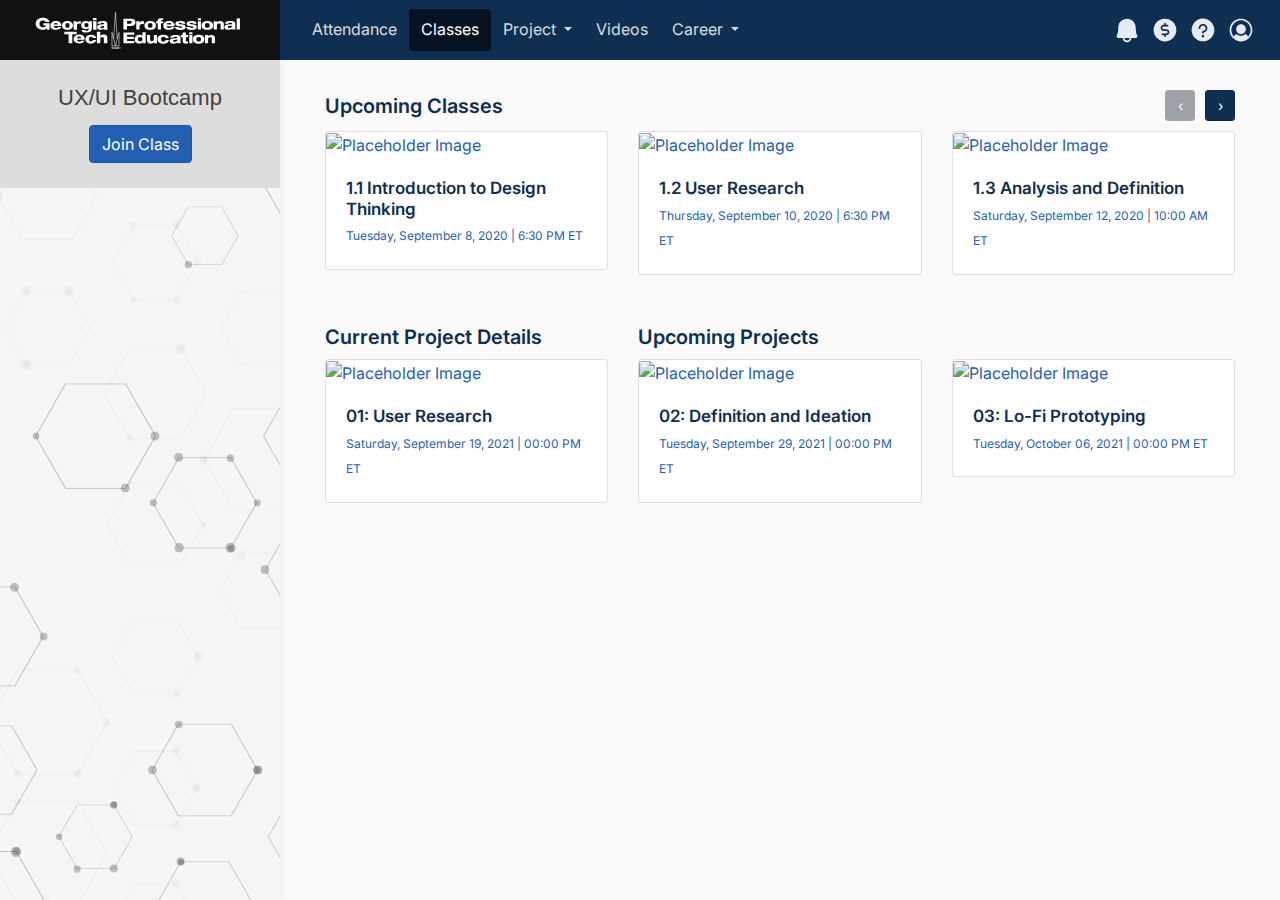
==== index.html @ a50af70e "Class and homework detail changes" ====
<!DOCTYPE html>
<html lang="en">

<head>
	<meta charset="utf-8">
	<meta http-equiv="X-UA-Compatible" content="IE=edge">
	<meta name="viewport" content="width=device-width, initial-scale=1">
	<title>Bootcamp Spot | Sessions</title>
	<link rel="shortcut icon" href="images/favicon.ico">
	<link rel="stylesheet" href="css/bootstrap.min.css">
	<link rel="stylesheet" href="css/style.css">
</head>

<body class="default">
	<!----------------------------------
    HEADER
  ----------------------------------->

	<header class="bcs-header">
		<nav class="navbar navbar-expand-lg navbar-dark">
			<a class="navbar-brand" href="index.html"><img src="images/gatch-logo.svg" alt="Georgia Tech Professional Education" class="header-logo"></a>

			<button class="navbar-toggler" type="button" data-toggle="collapse" data-target="#navbarSupportedContent" aria-controls="navbarSupportedContent" aria-expanded="false" aria-label="Toggle navigation">
				<span class="navbar-toggler-icon"></span>
			</button>
			<div class="collapse navbar-collapse" id="navbarSupportedContent">
				<ul class="navbar-nav mr-auto navbar-links">
					<li class="nav-item">
						<a class="nav-link" href="index.html">Attendance</a>
					</li>
					<li class="nav-item">
						<a class="nav-link current" href="#">Classes</a>
					</li>
					<li class="nav-item dropdown">
						<a class="nav-link dropdown-toggle" href="#" id="navbarDropdown" role="button" data-toggle="dropdown" aria-haspopup="true" aria-expanded="false">
							Project
						</a>
						<div class="dropdown-menu" aria-labelledby="navbarDropdown">
							<a class="dropdown-item" href="homework.html">Current Project</a>
							<a class="dropdown-item" href="#">Upcoming Projects</a>
						</div>
					</li>
					<li class="nav-item">
						<a class="nav-link" href="#">Videos</a>
					</li>
					<li class="nav-item dropdown">
						<a class="nav-link dropdown-toggle" href="#" id="navbarDropdown" role="button" data-toggle="dropdown" aria-haspopup="true" aria-expanded="false">
							Career
						</a>
						<div class="dropdown-menu" aria-labelledby="navbarDropdown">
							<a class="dropdown-item" href="#">Career Workshops</a>
							<a class="dropdown-item" href="#">Career Milestones</a>
							<a class="dropdown-item" href="#">Additional Resources</a>
						</div>
					</li>
				</ul>
				<ul class="navbar-nav navbar-icons">
					<li class="nav-item">
						<a href="#"><img src="images/icon-bell.svg" alt="Notification"></a>
					</li>
					<li class="nav-item">
						<a href="#"><img src="images/icon-dollar.svg" alt="Bill"></a>
					</li>
					<li class="nav-item">
						<a href="#"><img src="images/icon-question.svg" alt="Help"></a>
					</li>
					<li class="nav-item">
						<a href="#"><img src="images/icon-user.svg" alt="User"></a>
					</li>
				</ul>
			</div>
		</nav>
	</header>

	<!----------------------------------
    CONTENT
  ----------------------------------->

	<section class="bcs-content bcs-index02">

			<!-- Sidebar -->
			<aside class="bcs-sidebar sidebar02">
				<div class="bcs-classbox">
					<h2 class="bcs-title">UX/UI Bootcamp</h2>
					<a class="btn btn-primary" href="#" role="button">Join Class</a>
				</div>
			</aside>

			<!-- Main Content -->
			<main class="bcs-main">
				<div class="container">
					<section class="row">
						<div class="col-md-12 bcs-title-with-nav">
							<h3 class="bcs-session-title">Upcoming Classes</h3>
							<nav class="navbar navbar-light bg-light">
								<form class="form-inline">
									<button class="btn btn-sm btn-secondary" type="button" disabled>&lsaquo;</button>
									<button class="btn btn-sm btn-secondary" type="button">&rsaquo;</button>
								</form>
							</nav>
						</div>
					</section>
					<section class="row bcs-row">
						<div class="col-md-12 col-lg-4">
							<div class="card card-today">
								<a href="class.html">
									<img src="https://via.placeholder.com/400x250/e1e1e1/ffffff/?text=Placeholder+Image" class="card-img-top" alt="Placeholder Image">
									<div class="card-body">
										<h5 class="card-title">1.1 Introduction to Design Thinking</h5>
										<p class="card-text">Tuesday, September 8, 2020 | 6:30 PM ET</p>
									</div>
								</a>
							</div>
						</div>

						<div class="col-md-12 col-lg-4">
							<div class="card">
								<a href="#">
									<img src="https://via.placeholder.com/400x250/e1e1e1/ffffff/?text=Placeholder+Image" class="card-img-top" alt="Placeholder Image">
									<div class="card-body">
										<h5 class="card-title">1.2 User Research</h5>
										<p class="card-text">Thursday, September 10, 2020 | 6:30 PM ET</p>
									</div>
								</a>
							</div>
						</div>

						<div class="col-md-12 col-lg-4">
							<div class="card">
								<a href="#">
									<img src="https://via.placeholder.com/400x250/e1e1e1/ffffff/?text=Placeholder+Image" class="card-img-top" alt="Placeholder Image">
									<div class="card-body">
										<h5 class="card-title">1.3 Analysis and Definition</h5>
										<p class="card-text">Saturday, September 12, 2020 | 10:00 AM ET</p>
									</div>
								</a>
							</div>
						</div>
					</section>

					<section class="row bcs-row">
						<div class="col-md-12 col-lg-4">
							<h3 class="bcs-session-title">Current Project Details</h3>
							<div class="card">
								<a href="homework.html">
									<img src="https://via.placeholder.com/400x250/e1e1e1/ffffff/?text=Placeholder+Image" class="card-img-top" alt="Placeholder Image">
									<div class="card-body">
										<h5 class="card-title">01: User Research</h5>
										<p class="card-text">Saturday, September 19, 2021 | 00:00 PM ET</p>
									</div>
								</a>
							</div>
						</div>

						<div class="col-md-12 col-lg-8">
							<h3 class="bcs-session-title">Upcoming Projects</h3>
							<section class="row">
								<div class="col-md-12 col-lg-6">
									<div class="card">
										<a href="#">
											<img src="https://via.placeholder.com/400x250/e1e1e1/ffffff/?text=Placeholder+Image" class="card-img-top" alt="Placeholder Image">
											<div class="card-body">
												<h5 class="card-title">02: Definition and Ideation</h5>
												<p class="card-text">Tuesday, September 29, 2021 | 00:00 PM ET</p>
											</div>
										</a>
									</div>
								</div>
								<div class="col-md-12 col-lg-6">
									<div class="card">
										<a href="#">
											<img src="https://via.placeholder.com/400x250/e1e1e1/ffffff/?text=Placeholder+Image" class="card-img-top" alt="Placeholder Image">
											<div class="card-body">
												<h5 class="card-title">03: Lo-Fi Prototyping</h5>
												<p class="card-text">Tuesday, October 06, 2021 | 00:00 PM ET</p>
											</div>
										</a>
									</div>
								</div>
							</section>
						</div>

					</section>
				</div>
			</main>
	</section>

	<!----------------------------------
    JAVA SCRIPT
  ----------------------------------->
	<script src="https://code.jquery.com/jquery-3.5.1.slim.min.js" integrity="sha384-DfXdz2htPH0lsSSs5nCTpuj/zy4C+OGpamoFVy38MVBnE+IbbVYUew+OrCXaRkfj" crossorigin="anonymous"></script>
<script src="https://cdn.jsdelivr.net/npm/popper.js@1.16.1/dist/umd/popper.min.js" integrity="sha384-9/reFTGAW83EW2RDu2S0VKaIzap3H66lZH81PoYlFhbGU+6BZp6G7niu735Sk7lN" crossorigin="anonymous"></script>
<script src="https://cdn.jsdelivr.net/npm/bootstrap@4.6.0/dist/js/bootstrap.min.js" integrity="sha384-+YQ4JLhjyBLPDQt//I+STsc9iw4uQqACwlvpslubQzn4u2UU2UFM80nGisd026JF" crossorigin="anonymous"></script>
</body>

</html>
---- css/style.css ----
@charset "UTF-8";
@import url('https://fonts.googleapis.com/css2?family=Inter:wght@300;400;500;600;700;800&display=swap');


/* ------------------------------
GENERAL
------------------------------ */

body {
	margin: 0;
	padding: 0;
	background: #fafafa;
	color: #44413e;
	font-size: 16px;
	line-height: 1.6em;
	font-family: 'Inter', sans-serif;
	-webkit-font-smoothing: antialiased;
	text-rendering: optimizeLegibility;
}

h1, h2 {font-size: 24px; margin: 0 0 10px; font-weight: normal; font-family: 'Varela', sans-serif;}
h3 {margin: 0 0 10px; font-size: 20px; font-weight: 600; color: #0e2e52;}
h4 {margin: 0 0 5px; font-size: 26px; font-weight: 400; color: #333;}
h5 {margin: 0 0 5px; font-size: 17px; font-weight: 600; color: #0e2e52;}
main p, main ul {font-size: 14px; margin: 0 0 15px;}
main ul {margin-bottom: 10px;}
img {max-width: 100%;}
a, a:link, a:visited, a:active {color: #235fb2; text-decoration: none; transition: all .5s ease;}
a:hover {color: #3581ec; text-decoration: none;}
::-moz-selection {background-color: #235fb2; color: #ffffff;}
::selection {background-color: #235fb2; color: #ffffff;}
a.btn-primary, .btn-primary, .badge-primary {background: #235fb2; color: #fff; border-color: #1d54a1;}
.btn-secondary {background: #0e2e52; color: #fff; border-color: #0a2544;}

/* ------------------------------
HEADER
------------------------------ */

.bcs-header {
	height: 60px;
	padding: 0;
	background: #0e2e52;
	color: #f6f6f6;
}

.navbar {
	padding: 0;
	height: 100%;
}

.navbar-brand {
	margin: 0;
	padding-top: 0;
	padding-bottom: 0;
	padding: 10px;
	width: 280px;
	height: 100%;
	background: #111111;
	text-align: center;
}

.header-logo {
	height: 100%;
	width: auto;
}

.navbar-nav {background: #0e2e52;}
.navbar-links {padding-left: 20px;}
.navbar-icons {padding-right: 20px;}
.nav-item a, .navbar-dark .navbar-nav .nav-link {display: inline-block; color: #eeeeee; font-size: 16px; font-weight: 400; opacity: .9;}
.navbar-nav {background: #0e2e52;}
.navbar-dark .navbar-nav .nav-link.current, .dropdown-item.current {color: #ffffff; background: #051220; opacity: 1; border-radius: .25rem;}
.navbar-expand-lg .navbar-nav .nav-link {padding-right: .75rem; padding-left: .75rem;}
.navbar-dark .navbar-toggler {margin-right: 15px; color: #eee; padding: .5rem; font-size: 1rem;}
.navbar-icons .nav-item a {padding: 0 5px;}
.nav-item a img {width: 28px;}
.nav-item a:hover, .navbar-dark .navbar-nav .nav-link:hover {color: #ffffff; opacity: 1; text-decoration: underline;}
.navbar-nav .dropdown-menu {background: #0e2e52;}
.dropdown-item:focus, .dropdown-item:hover {background: #111;}

/* ------------------------------
CONTENT
------------------------------ */

.bcs-content {
	display: flex;
	min-height: calc(100vh - 60px);
	flex-grow: 1;
	justify-content: space-between;
}

/* --- SIDE ---- */

.bcs-sidebar {
	width: 280px;
	min-height: 100%;
	padding: 0 20px;
	background:#ffffff;
	box-shadow: 1px 1px 5px rgba(0,0,0,.05);
}

.bcs-title {
	margin: 15px 0 0;
	height: 30px;
	font-size: 22px;
}

.nav-tabs {border-bottom: none; margin: 0 0 10px;}
.tab-content {height: calc(100% - 105px);}
.tab-pane {height: 100%;}
.nav-tabs .nav-item {width: 50%;}

.nav-tabs .nav-item .nav-link {
	padding: 10px 0 0;
	height: 45px;
	width: 100%;
	color: #999;
	font-size: 15px;
	text-align: center;
	border-radius: 0;
	border: none;
	border-bottom: solid 3px #dee2e6;
}

.nav-tabs .nav-link.active {
	color: #235fb2;
	border-bottom: solid 3px #235fb2;
}

.bcs-course-list {
	padding: 0;
	max-height: 100%;
	list-style: none;
	overflow-y: auto;
}

.bcs-course-list li a {display: block; padding: 12px 10px; color: #44413e;}
.bcs-course-list li a:hover {color: #235fb2;}
.bcs-course-list li:not(:last-child) {border-bottom: solid 1px #eeeeee;}
.bcs-course-list li.active a {background: #ebf0f8;}
.bcs-course-list li.past a {opacity: .5;}
.bcs-course-list li h3 {margin: 0 0 5px; font-size: 16px; font-weight: 600;}
.bcs-course-list li p {margin: 0; color: #666666; font-size: 10px; line-height: 1em;}

/* --- Version B ---- */

.sidebar02 {
	display: flex;
	flex-flow: nowrap column;
	padding: 0;
	background: #f6f6f6 url(../images/bg-sidebar.png) center top no-repeat;
	box-sizing: border-box;
}

.bcs-classbox {
	padding: 10px 20px 25px;
	background: #dddddd;
	text-align: center;
}

.bcs-classbox h2 {
	margin-bottom: 10px;
}

/* --- MAIN ---- */

.bcs-index02 {height: auto; min-height: calc(100vh - 60px);}
main {flex-grow: 1;}
.bcs-content main {padding: 15px;}

.bcs-content .bcs-main {display: flex; flex-flow: nowrap column; width: calc(100% - 280px); padding: 30px 30px 0;}
.bcs-main .container {margin-left: 0;}
.bcs-row {margin-bottom: 30px;}
.bcs-title-with-nav {display: flex; flex-direction: row; margin-bottom: 10px; justify-content: space-between; align-items: center;}
.bcs-title-with-nav .btn {min-width: 30px; margin-left: 10px;}
.bcs-main .bcs-title-with-nav h3 {margin: 0;}
.card {margin-bottom: 20px;}
.card a, .card a .card-body {transition: all .5s ease; border-radius: .25rem;}
.card a:hover {background: #f5f7fb; box-shadow: 1px 1px 10px rgba(0,0,0,.15);}
.card-title {margin-bottom: .25rem; font-weight: 600;}
.card-text {font-size: 12px;}
.col-border-left {border-left: solid 1px #ddd;}
.bcs-class-heading {margin: 20px 0; padding: 20px 0 0; border-top: solid 1px #ddd; border-bottom: solid 1px #ddd;}
.breadcrumb-item {font-size: 13px;}
.bcs-video-wrapper {padding: 15px;}
.bcs-video-wrapper h5 {margin-top: 10px;}
.bcs-video-wrapper h5 {margin-top: 10px;}
.bcs-class-info {padding-right: 30px;}
.bcs-class-info .bcs-session-title {margin-top: 10px;}
.bcs-class-desc p, .bcs-class-info li {font-size: 15px; line-height: 1.4em;}
.bcs-btn-group {margin: 20px 0; padding-bottom: 10px;}
.bcs-btn-group .btn {margin-right: 10px;}
.card-grade {text-align: center;}
.card-grade .card-text {padding-top: 5px; font-size: 26px;}
.bcs-grade-box {padding: 15px;}
.bcs-grade-img {width: 100px; margin-right: 20px;}
.bcs-grade-comment {
	background: #ffffff;
	max-height: 460px;
	padding: 15px;
	overflow-y: auto;
	border: 1px solid rgba(0,0,0,.125);
	border-radius: .25rem;
}

/* ------------------------------
MEDIA QUERIES
------------------------------ */

@media screen and (max-width: 1199px) {
	.col-border-left {border-left: none;}
	.bcs-grade-box {padding: 15px 0;}
}


@media screen and (max-width: 1140px) {
	.bcs-content .bcs-main {padding: 30px 15px 0;}
	.bcs-main h3 {font-size: 18px;}
	.col-border-left {border-left: none;}
}

@media screen and (max-width: 991px) {
	.navbar-collapse {z-index: 1;}
	.navbar-nav.navbar-icons {flex-direction: row; padding: 15px 20px;}
	.dropdown-menu {margin-right: 20px;}
}

@media screen and (max-width: 768px) {
	.bcs-content {flex-direction: column;}
	.bcs-content .bcs-main {width: 100%; padding: 15px;}
	.sidebar02 {width: 100%;}

}

@media screen and (max-width: 576px) {
	.bcs-video-wrapper {padding: 15px 0;}
	.bcs-btn-group .btn {width: 100%; margin-right: 0; margin-bottom: 10px;}

}
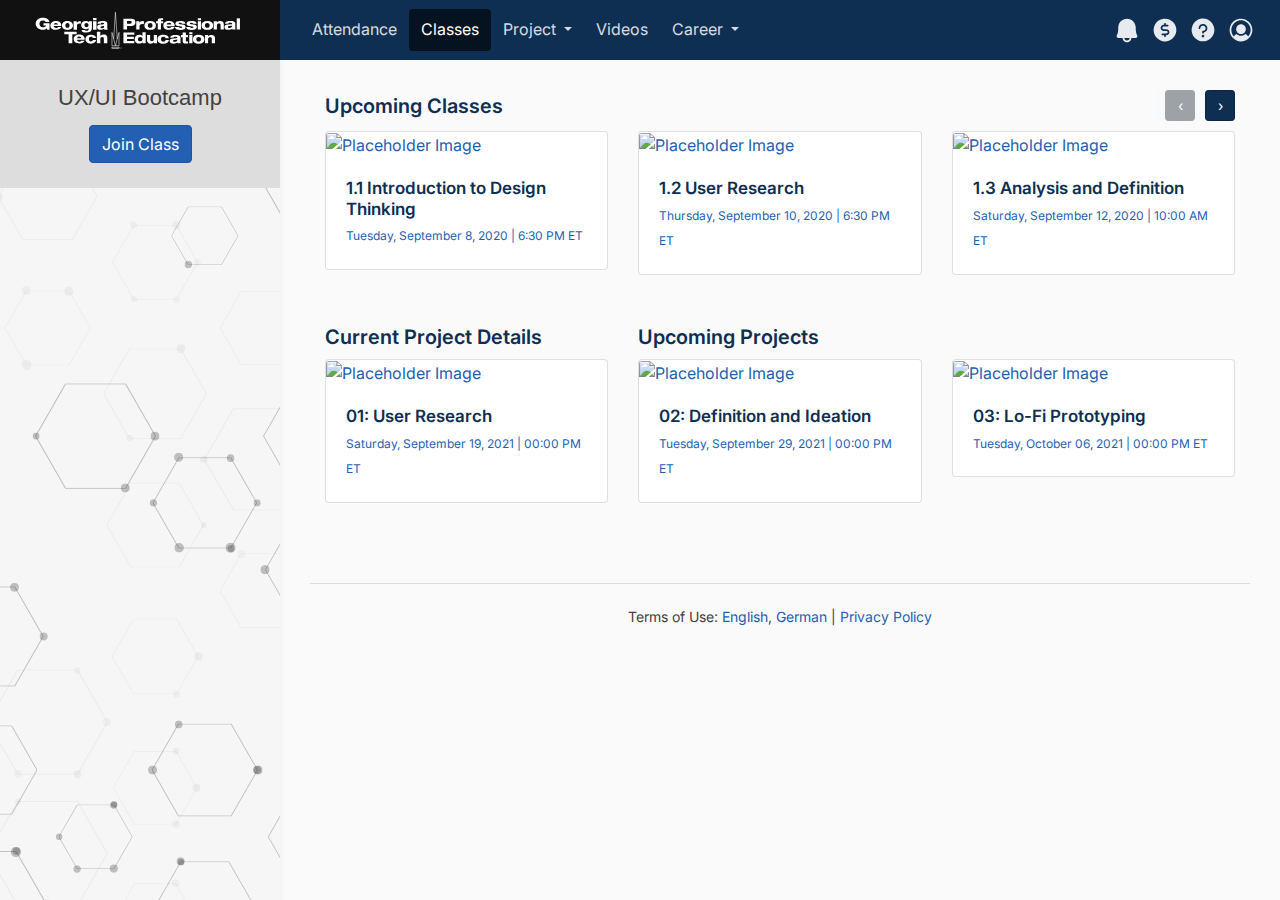
==== commit 8653bd32: "Terms text added" ====
--- a/index.html
+++ b/index.html
@@ -182,6 +182,10 @@
 
 					</section>
 				</div>
+
+				<div class="container bcs-top-border">
+					<p class="bcs-terms">Terms of Use: <a href="#">English</a>, <a href="#">German</a> | <a href="#">Privacy Policy</a></p>
+				</div>
 			</main>
 	</section>
 
--- a/css/style.css
+++ b/css/style.css
@@ -203,6 +203,9 @@
 	border-radius: .25rem;
 }
 
+.bcs-terms {text-align: center; }
+.bcs-top-border {margin-top: 30px; padding-top: 20px; border-top: solid 1px #dddddd;}
+
 /* ------------------------------
 MEDIA QUERIES
 ------------------------------ */
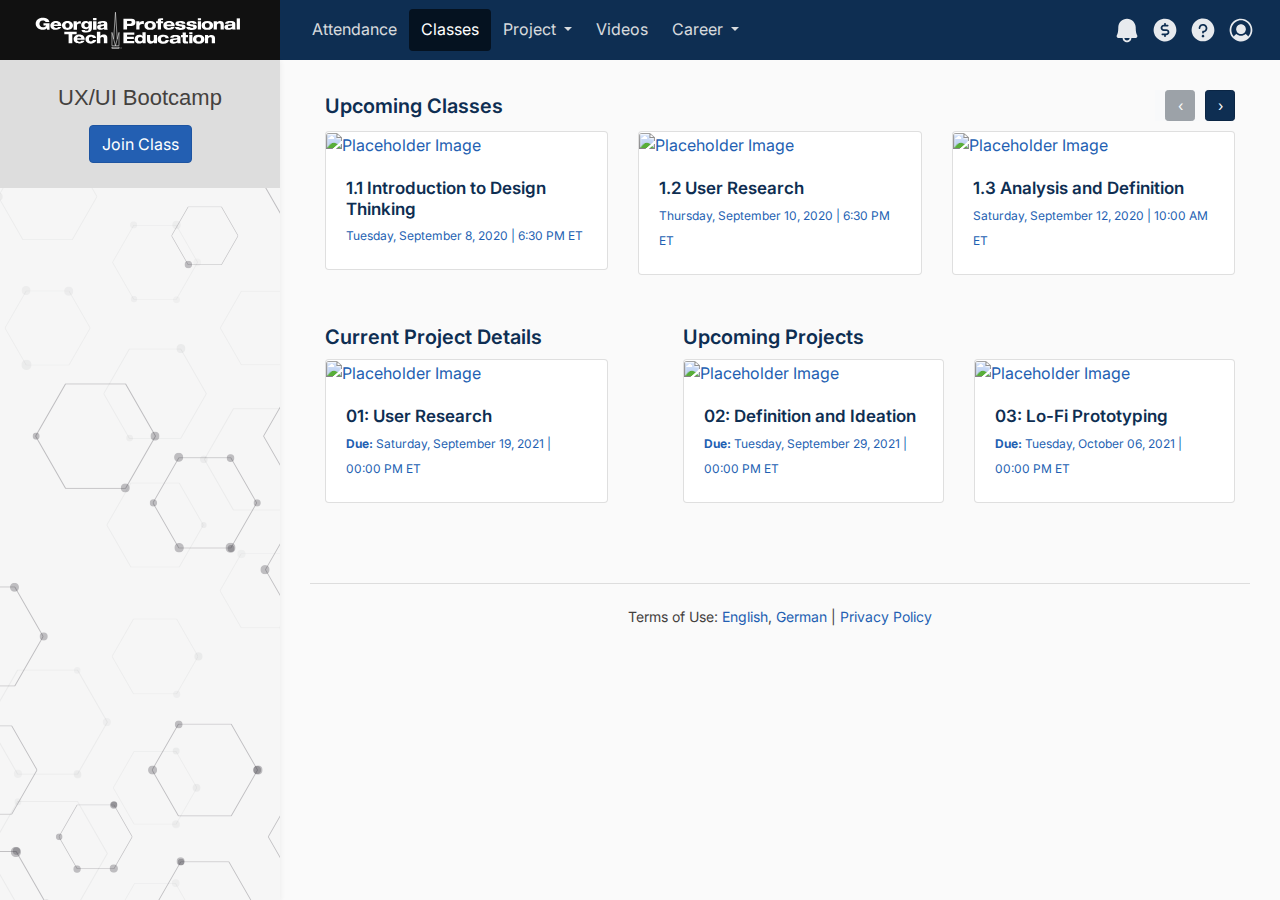
==== commit d49019dc: "Update after usability tests" ====
--- a/index.html
+++ b/index.html
@@ -146,13 +146,13 @@
 									<img src="https://via.placeholder.com/400x250/e1e1e1/ffffff/?text=Placeholder+Image" class="card-img-top" alt="Placeholder Image">
 									<div class="card-body">
 										<h5 class="card-title">01: User Research</h5>
-										<p class="card-text">Saturday, September 19, 2021 | 00:00 PM ET</p>
-									</div>
-								</a>
-							</div>
-						</div>
-
-						<div class="col-md-12 col-lg-8">
+										<p class="card-text"><strong>Due:</strong> Saturday, September 19, 2021 | 00:00 PM ET</p>
+									</div>
+								</a>
+							</div>
+						</div>
+
+						<div class="col-md-12 col-lg-8 col-leftpadding">
 							<h3 class="bcs-session-title">Upcoming Projects</h3>
 							<section class="row">
 								<div class="col-md-12 col-lg-6">
@@ -161,7 +161,7 @@
 											<img src="https://via.placeholder.com/400x250/e1e1e1/ffffff/?text=Placeholder+Image" class="card-img-top" alt="Placeholder Image">
 											<div class="card-body">
 												<h5 class="card-title">02: Definition and Ideation</h5>
-												<p class="card-text">Tuesday, September 29, 2021 | 00:00 PM ET</p>
+												<p class="card-text"><strong>Due:</strong> Tuesday, September 29, 2021 | 00:00 PM ET</p>
 											</div>
 										</a>
 									</div>
@@ -172,7 +172,7 @@
 											<img src="https://via.placeholder.com/400x250/e1e1e1/ffffff/?text=Placeholder+Image" class="card-img-top" alt="Placeholder Image">
 											<div class="card-body">
 												<h5 class="card-title">03: Lo-Fi Prototyping</h5>
-												<p class="card-text">Tuesday, October 06, 2021 | 00:00 PM ET</p>
+												<p class="card-text"><strong>Due:</strong> Tuesday, October 06, 2021 | 00:00 PM ET</p>
 											</div>
 										</a>
 									</div>
--- a/css/style.css
+++ b/css/style.css
@@ -161,6 +161,8 @@
 .bcs-classbox h2 {
 	margin-bottom: 10px;
 }
+
+.col-leftpadding {padding-left: 60px;}
 
 /* --- MAIN ---- */
 
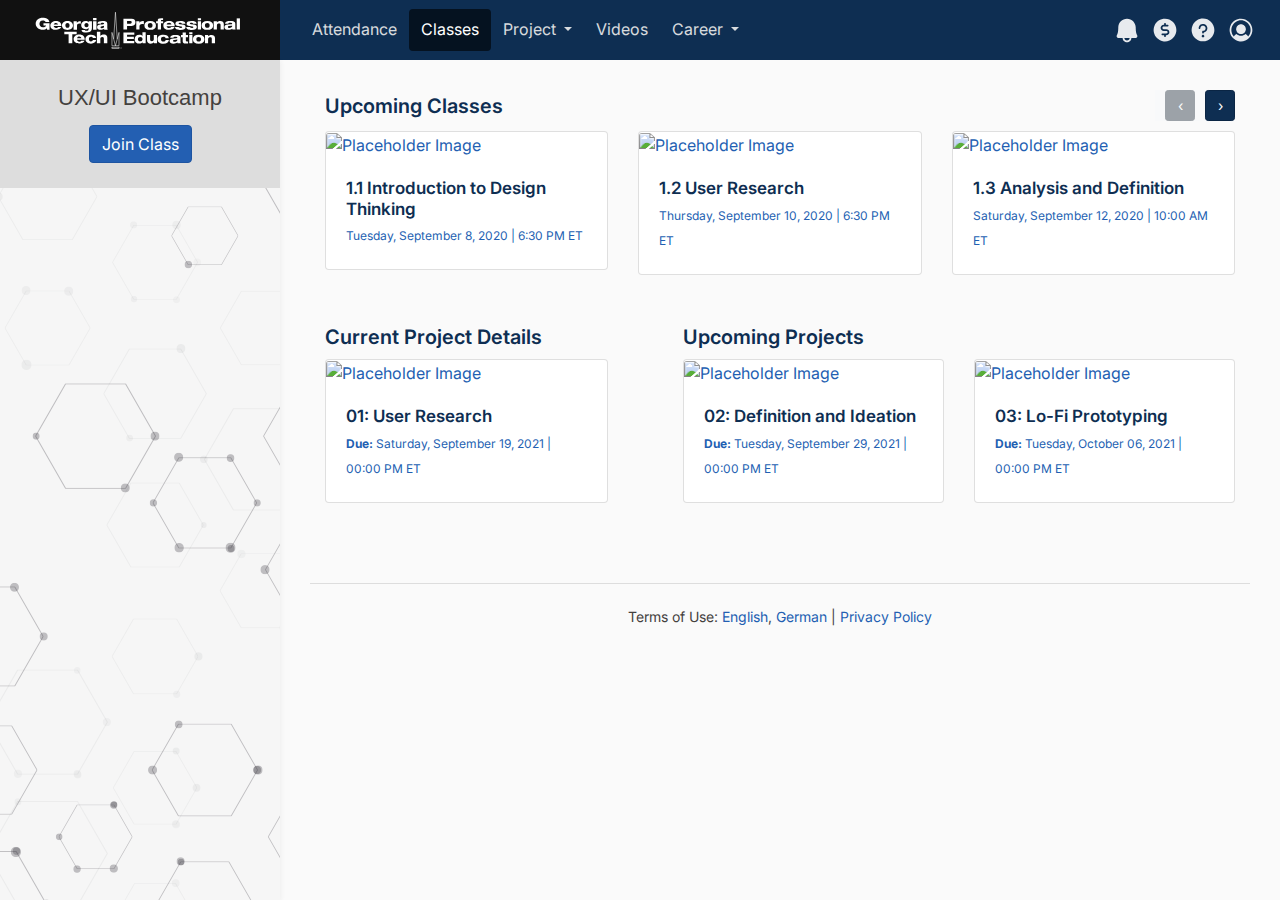
==== commit 441c61e8: "Google Analytics Tag updated" ====
--- a/index.html
+++ b/index.html
@@ -193,8 +193,16 @@
     JAVA SCRIPT
   ----------------------------------->
 	<script src="https://code.jquery.com/jquery-3.5.1.slim.min.js" integrity="sha384-DfXdz2htPH0lsSSs5nCTpuj/zy4C+OGpamoFVy38MVBnE+IbbVYUew+OrCXaRkfj" crossorigin="anonymous"></script>
-<script src="https://cdn.jsdelivr.net/npm/popper.js@1.16.1/dist/umd/popper.min.js" integrity="sha384-9/reFTGAW83EW2RDu2S0VKaIzap3H66lZH81PoYlFhbGU+6BZp6G7niu735Sk7lN" crossorigin="anonymous"></script>
-<script src="https://cdn.jsdelivr.net/npm/bootstrap@4.6.0/dist/js/bootstrap.min.js" integrity="sha384-+YQ4JLhjyBLPDQt//I+STsc9iw4uQqACwlvpslubQzn4u2UU2UFM80nGisd026JF" crossorigin="anonymous"></script>
+	<script src="https://cdn.jsdelivr.net/npm/popper.js@1.16.1/dist/umd/popper.min.js" integrity="sha384-9/reFTGAW83EW2RDu2S0VKaIzap3H66lZH81PoYlFhbGU+6BZp6G7niu735Sk7lN" crossorigin="anonymous"></script>
+	<script src="https://cdn.jsdelivr.net/npm/bootstrap@4.6.0/dist/js/bootstrap.min.js" integrity="sha384-+YQ4JLhjyBLPDQt//I+STsc9iw4uQqACwlvpslubQzn4u2UU2UFM80nGisd026JF" crossorigin="anonymous"></script>
+	<!-- Global site tag (gtag.js) - Google Analytics -->
+	<script async src="https://www.googletagmanager.com/gtag/js?id=G-MJV8TYHC7P"></script>
+	<script>
+	window.dataLayer = window.dataLayer || [];
+	function gtag(){dataLayer.push(arguments);}
+	gtag('js', new Date());
+
+	gtag('config', 'G-MJV8TYHC7P');
+	</script>
 </body>
-
 </html>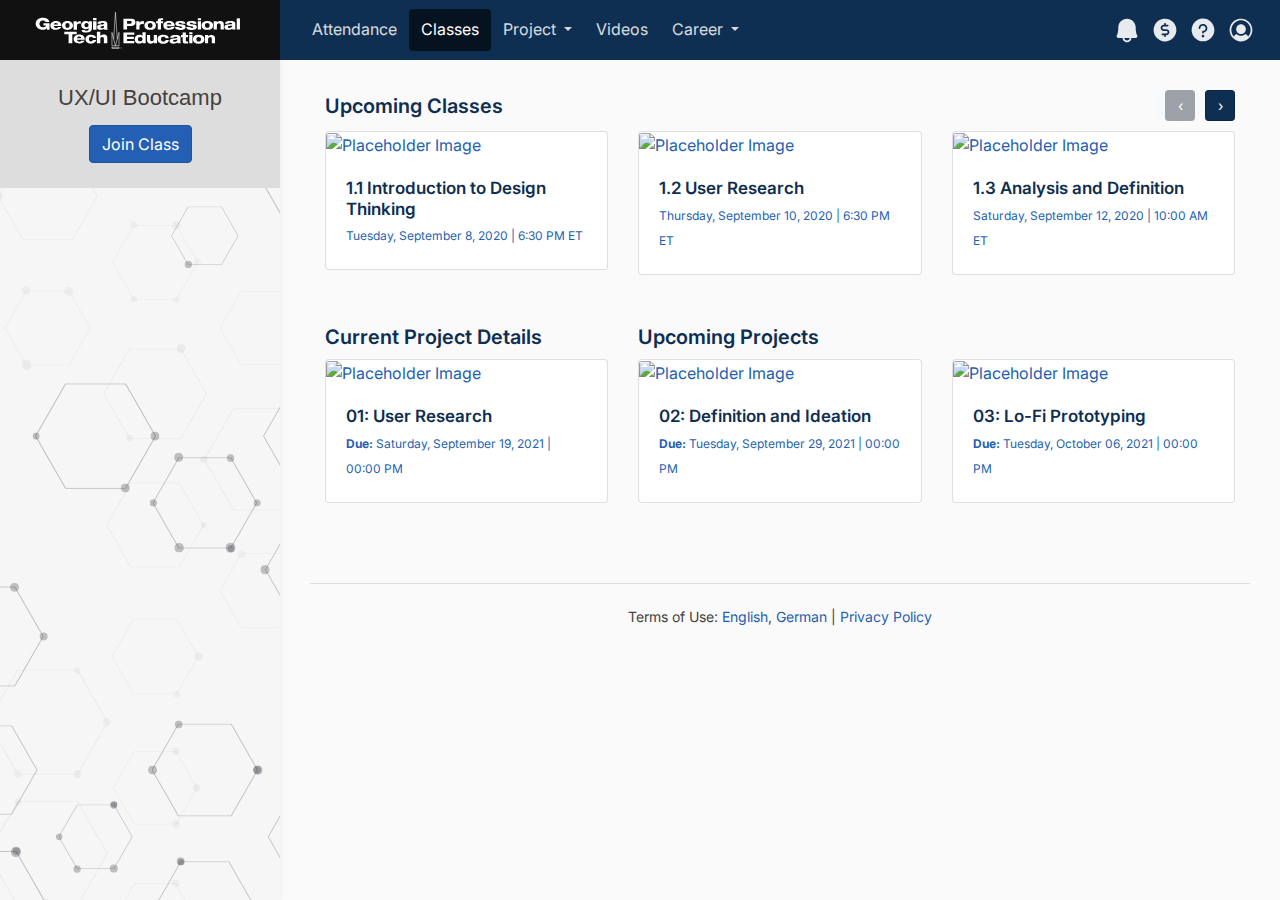
==== commit 5c0dae5d: "Space adjustment" ====
--- a/index.html
+++ b/index.html
@@ -146,13 +146,13 @@
 									<img src="https://via.placeholder.com/400x250/e1e1e1/ffffff/?text=Placeholder+Image" class="card-img-top" alt="Placeholder Image">
 									<div class="card-body">
 										<h5 class="card-title">01: User Research</h5>
-										<p class="card-text"><strong>Due:</strong> Saturday, September 19, 2021 | 00:00 PM ET</p>
-									</div>
-								</a>
-							</div>
-						</div>
-
-						<div class="col-md-12 col-lg-8 col-leftpadding">
+										<p class="card-text"><strong>Due:</strong> Saturday, September 19, 2021 | 00:00 PM</p>
+									</div>
+								</a>
+							</div>
+						</div>
+
+						<div class="col-md-12 col-lg-8">
 							<h3 class="bcs-session-title">Upcoming Projects</h3>
 							<section class="row">
 								<div class="col-md-12 col-lg-6">
@@ -161,7 +161,7 @@
 											<img src="https://via.placeholder.com/400x250/e1e1e1/ffffff/?text=Placeholder+Image" class="card-img-top" alt="Placeholder Image">
 											<div class="card-body">
 												<h5 class="card-title">02: Definition and Ideation</h5>
-												<p class="card-text"><strong>Due:</strong> Tuesday, September 29, 2021 | 00:00 PM ET</p>
+												<p class="card-text"><strong>Due:</strong> Tuesday, September 29, 2021 | 00:00 PM</p>
 											</div>
 										</a>
 									</div>
@@ -172,7 +172,7 @@
 											<img src="https://via.placeholder.com/400x250/e1e1e1/ffffff/?text=Placeholder+Image" class="card-img-top" alt="Placeholder Image">
 											<div class="card-body">
 												<h5 class="card-title">03: Lo-Fi Prototyping</h5>
-												<p class="card-text"><strong>Due:</strong> Tuesday, October 06, 2021 | 00:00 PM ET</p>
+												<p class="card-text"><strong>Due:</strong> Tuesday, October 06, 2021 | 00:00 PM</p>
 											</div>
 										</a>
 									</div>
--- a/css/style.css
+++ b/css/style.css
@@ -59,6 +59,8 @@
 	text-align: center;
 }
 
+.navbar-brand.old {width: 320px;}
+
 .header-logo {
 	height: 100%;
 	width: auto;
@@ -99,6 +101,8 @@
 	box-shadow: 1px 1px 5px rgba(0,0,0,.05);
 }
 
+.bcs-sidebar.old {width: 320px;}
+
 .bcs-title {
 	margin: 15px 0 0;
 	height: 30px;
@@ -139,7 +143,7 @@
 .bcs-course-list li:not(:last-child) {border-bottom: solid 1px #eeeeee;}
 .bcs-course-list li.active a {background: #ebf0f8;}
 .bcs-course-list li.past a {opacity: .5;}
-.bcs-course-list li h3 {margin: 0 0 5px; font-size: 16px; font-weight: 600;}
+.bcs-course-list li h3 {margin: 0 0 5px; font-size: 15px; font-weight: 600;}
 .bcs-course-list li p {margin: 0; color: #666666; font-size: 10px; line-height: 1em;}
 
 /* --- Version B ---- */
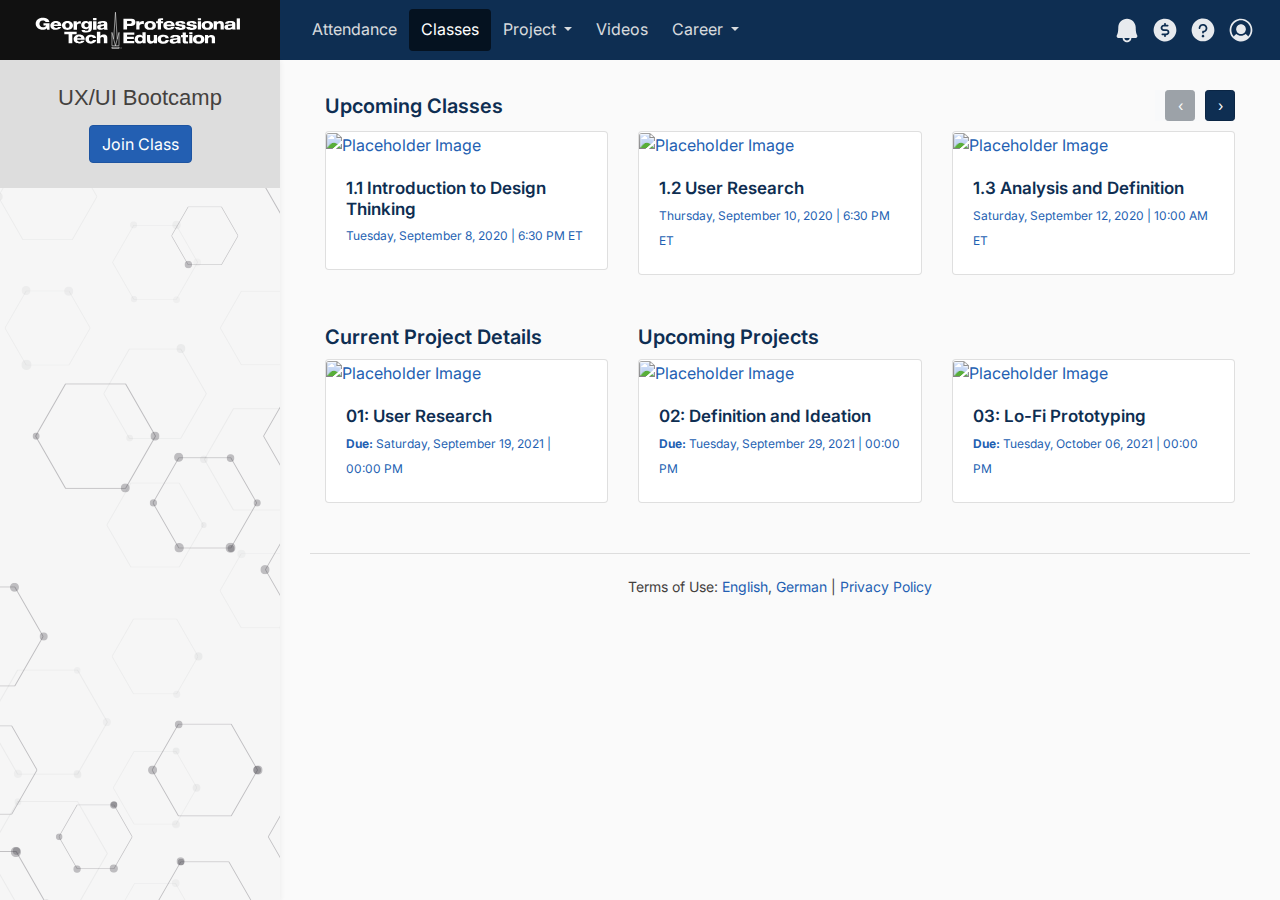
==== commit 0807dacc: "Homework layout update" ====
--- a/index.html
+++ b/index.html
@@ -138,7 +138,7 @@
 						</div>
 					</section>
 
-					<section class="row bcs-row">
+					<section class="row">
 						<div class="col-md-12 col-lg-4">
 							<h3 class="bcs-session-title">Current Project Details</h3>
 							<div class="card">
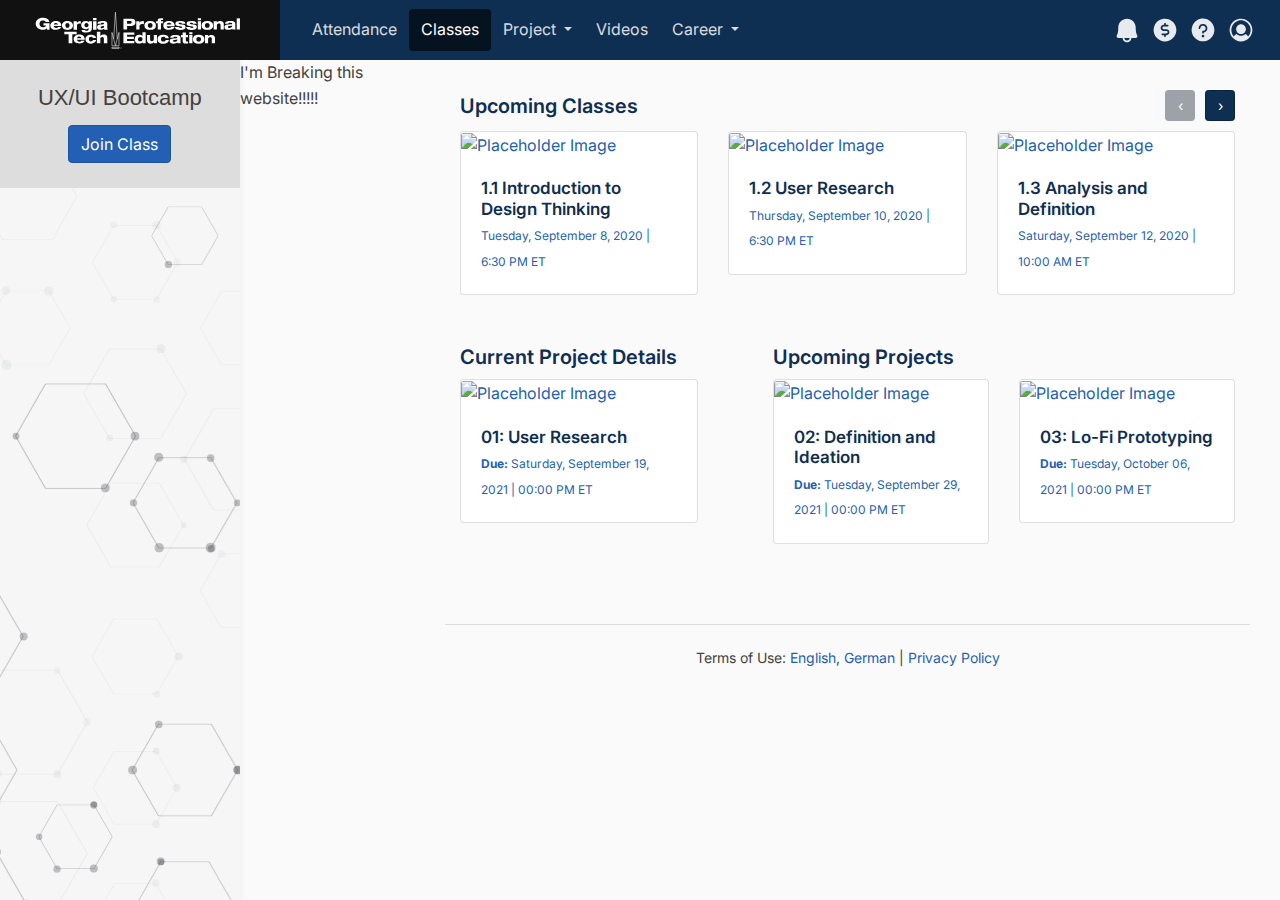
==== commit 6c3c3857: "TEST" ====
--- a/index.html
+++ b/index.html
@@ -86,6 +86,8 @@
 				</div>
 			</aside>
 
+
+			I'm Breaking this website!!!!!
 			<!-- Main Content -->
 			<main class="bcs-main">
 				<div class="container">
@@ -138,7 +140,7 @@
 						</div>
 					</section>
 
-					<section class="row">
+					<section class="row bcs-row">
 						<div class="col-md-12 col-lg-4">
 							<h3 class="bcs-session-title">Current Project Details</h3>
 							<div class="card">
@@ -146,13 +148,13 @@
 									<img src="https://via.placeholder.com/400x250/e1e1e1/ffffff/?text=Placeholder+Image" class="card-img-top" alt="Placeholder Image">
 									<div class="card-body">
 										<h5 class="card-title">01: User Research</h5>
-										<p class="card-text"><strong>Due:</strong> Saturday, September 19, 2021 | 00:00 PM</p>
-									</div>
-								</a>
-							</div>
-						</div>
-
-						<div class="col-md-12 col-lg-8">
+										<p class="card-text"><strong>Due:</strong> Saturday, September 19, 2021 | 00:00 PM ET</p>
+									</div>
+								</a>
+							</div>
+						</div>
+
+						<div class="col-md-12 col-lg-8 col-leftpadding">
 							<h3 class="bcs-session-title">Upcoming Projects</h3>
 							<section class="row">
 								<div class="col-md-12 col-lg-6">
@@ -161,7 +163,7 @@
 											<img src="https://via.placeholder.com/400x250/e1e1e1/ffffff/?text=Placeholder+Image" class="card-img-top" alt="Placeholder Image">
 											<div class="card-body">
 												<h5 class="card-title">02: Definition and Ideation</h5>
-												<p class="card-text"><strong>Due:</strong> Tuesday, September 29, 2021 | 00:00 PM</p>
+												<p class="card-text"><strong>Due:</strong> Tuesday, September 29, 2021 | 00:00 PM ET</p>
 											</div>
 										</a>
 									</div>
@@ -172,7 +174,7 @@
 											<img src="https://via.placeholder.com/400x250/e1e1e1/ffffff/?text=Placeholder+Image" class="card-img-top" alt="Placeholder Image">
 											<div class="card-body">
 												<h5 class="card-title">03: Lo-Fi Prototyping</h5>
-												<p class="card-text"><strong>Due:</strong> Tuesday, October 06, 2021 | 00:00 PM</p>
+												<p class="card-text"><strong>Due:</strong> Tuesday, October 06, 2021 | 00:00 PM ET</p>
 											</div>
 										</a>
 									</div>
@@ -193,16 +195,8 @@
     JAVA SCRIPT
   ----------------------------------->
 	<script src="https://code.jquery.com/jquery-3.5.1.slim.min.js" integrity="sha384-DfXdz2htPH0lsSSs5nCTpuj/zy4C+OGpamoFVy38MVBnE+IbbVYUew+OrCXaRkfj" crossorigin="anonymous"></script>
-	<script src="https://cdn.jsdelivr.net/npm/popper.js@1.16.1/dist/umd/popper.min.js" integrity="sha384-9/reFTGAW83EW2RDu2S0VKaIzap3H66lZH81PoYlFhbGU+6BZp6G7niu735Sk7lN" crossorigin="anonymous"></script>
-	<script src="https://cdn.jsdelivr.net/npm/bootstrap@4.6.0/dist/js/bootstrap.min.js" integrity="sha384-+YQ4JLhjyBLPDQt//I+STsc9iw4uQqACwlvpslubQzn4u2UU2UFM80nGisd026JF" crossorigin="anonymous"></script>
-	<!-- Global site tag (gtag.js) - Google Analytics -->
-	<script async src="https://www.googletagmanager.com/gtag/js?id=G-MJV8TYHC7P"></script>
-	<script>
-	window.dataLayer = window.dataLayer || [];
-	function gtag(){dataLayer.push(arguments);}
-	gtag('js', new Date());
-
-	gtag('config', 'G-MJV8TYHC7P');
-	</script>
+<script src="https://cdn.jsdelivr.net/npm/popper.js@1.16.1/dist/umd/popper.min.js" integrity="sha384-9/reFTGAW83EW2RDu2S0VKaIzap3H66lZH81PoYlFhbGU+6BZp6G7niu735Sk7lN" crossorigin="anonymous"></script>
+<script src="https://cdn.jsdelivr.net/npm/bootstrap@4.6.0/dist/js/bootstrap.min.js" integrity="sha384-+YQ4JLhjyBLPDQt//I+STsc9iw4uQqACwlvpslubQzn4u2UU2UFM80nGisd026JF" crossorigin="anonymous"></script>
 </body>
+
 </html>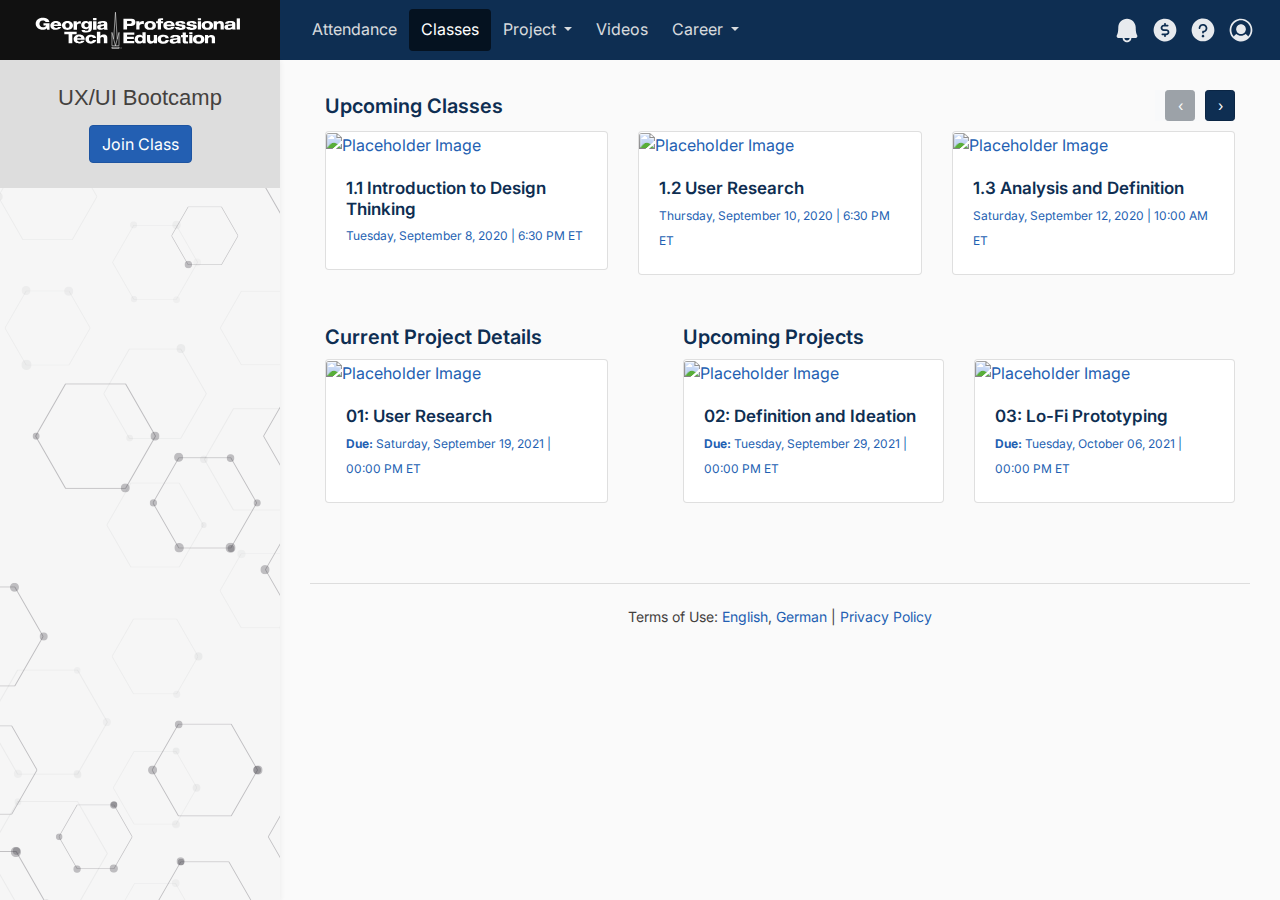
==== commit 2007adc4: "Revising text" ====
--- a/index.html
+++ b/index.html
@@ -86,8 +86,6 @@
 				</div>
 			</aside>
 
-
-			I'm Breaking this website!!!!!
 			<!-- Main Content -->
 			<main class="bcs-main">
 				<div class="container">
